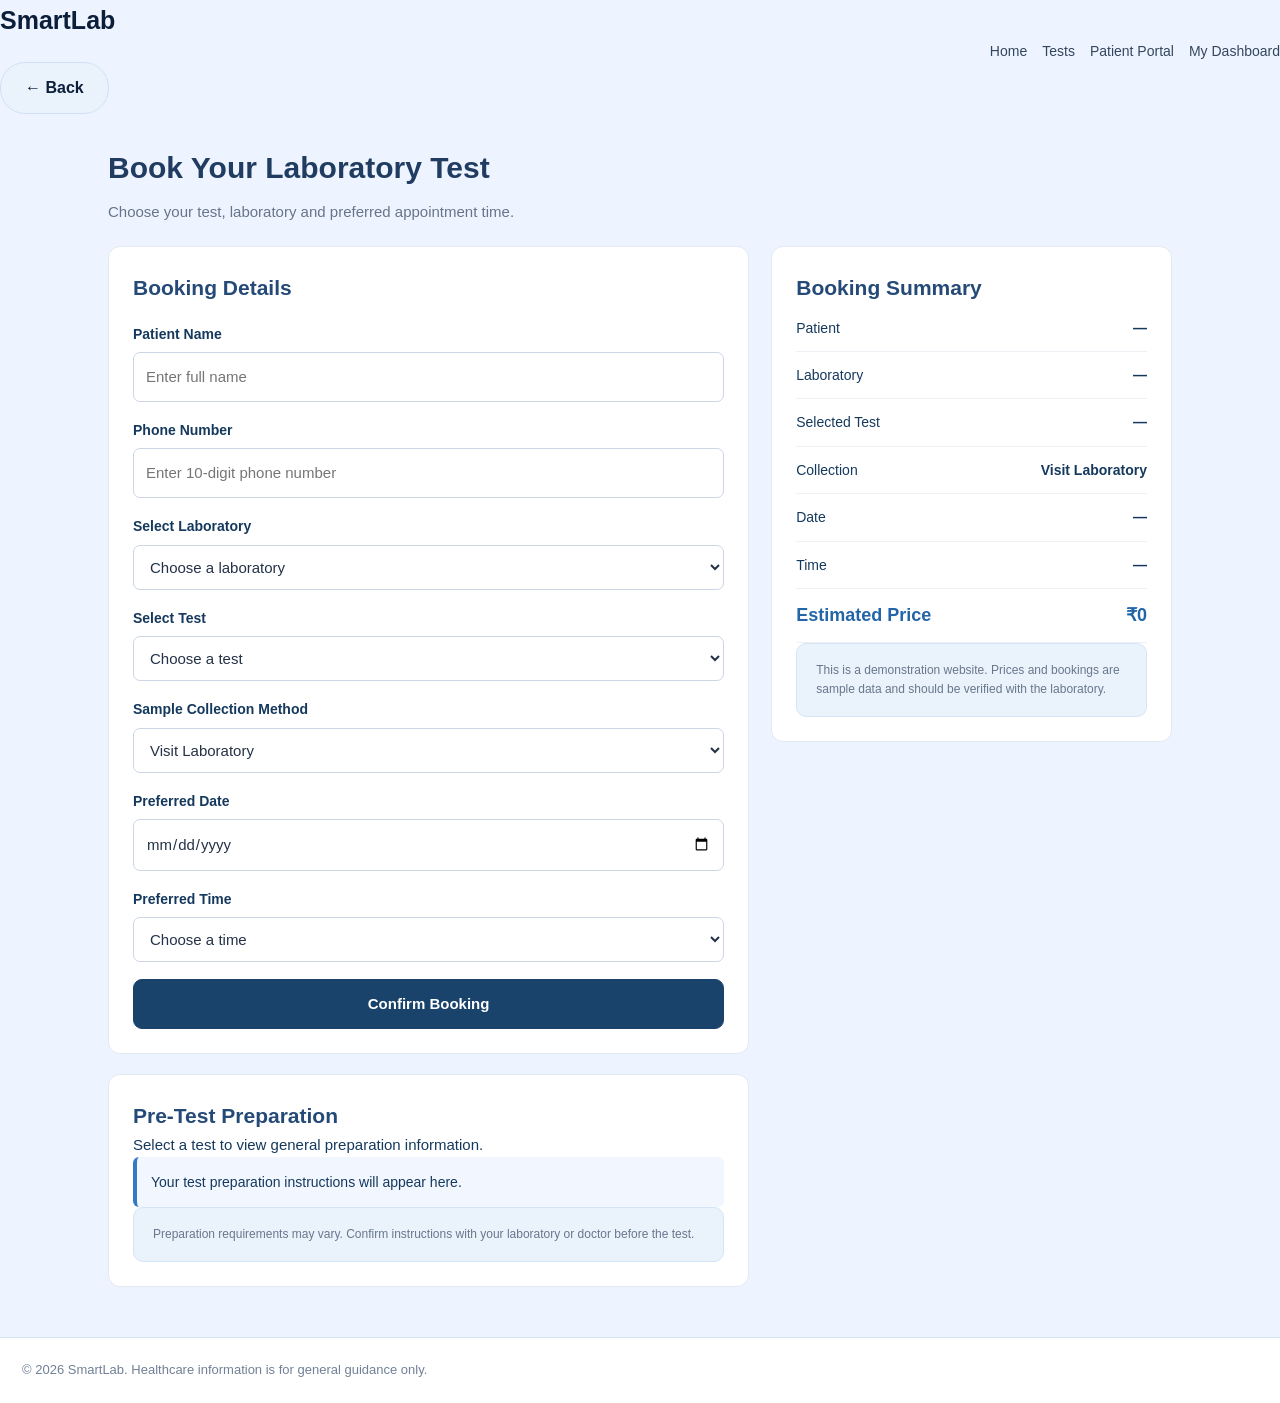
==== booking.html @ 255501b7 "Update booking.html" ====
<!DOCTYPE html>
<html lang="en">
<head>
  <meta charset="UTF-8">
  <meta name="viewport" content="width=device-width, initial-scale=1.0">
  <title>Book a Test | SmartLab</title>
  <link rel="stylesheet" href="dashboard.css">

  <style>
    * {
      box-sizing: border-box;
    }

    body {
      margin: 0;
      font-family: Arial, sans-serif;
      background: #EEF4FF !important;
      color: #243247;
    }

    /* Header: SmartLab left, navigation and Back button right */
   header nav {
  grid-column: 2;
  grid-row: 1 / 3;
  display: flex !important;
  align-items: center;
  justify-content: center !important;
  gap: 15px !important;
  flex-wrap: wrap;
  width: auto !important;
  margin: 0 !important;
}

    header .brand {
      grid-column: 1;
      grid-row: 1 / 3;
      color: #0B1F3A !important;
      margin-right: auto;
    }

    header nav {
      grid-column: 2;
      grid-row: 1;
      display: flex !important;
      align-items: center;
      justify-content: flex-end !important;
      gap: 15px !important;
      flex-wrap: wrap;
      width: auto !important;
      margin: 0 !important;
    }

    header nav .language-select {
      display: none !important;
    }

    header > .back-btn {
      grid-column: 2;
      grid-row: 2;
      justify-self: end;
      display: inline-flex !important;
      align-items: center;
      justify-content: center;
      margin: 0 !important;
      background: #EAF2FC !important;
      color: #0B1F3A !important;
      border: 1px solid #D1E1F5 !important;
      border-radius: 25px;
      padding: 12px 24px;
      cursor: pointer;
      flex-shrink: 0;
    }

    nav {
      display: flex;
      align-items: center;
      gap: 15px;
      flex-wrap: wrap;
    }

    nav a {
      text-decoration: none;
      color: #34465d;
      font-size: 14px;
    }

    select,
    input,
    button {
      font: inherit;
    }

    .language-select {
      padding: 8px;
      border: 1px solid #d6deea;
      border-radius: 7px;
      background: white;
    }

    .page {
      max-width: 1100px;
      margin: 30px auto;
      padding: 0 18px;
    }

    .page-heading {
      margin-bottom: 22px;
    }

    .page-heading h1 {
      margin-bottom: 8px;
      color: #203c61;
    }

    .page-heading p {
      color: #66758a;
      line-height: 1.6;
    }

    /* Existing Book Test layout - unchanged */
    .booking-layout {
      display: grid;
      grid-template-columns: minmax(0, 1.6fr) minmax(260px, 1fr);
      gap: 22px;
      align-items: start;
      width: 100%;
    }

    .booking-layout > section,
    .booking-layout > aside {
      min-width: 0;
    }

    .booking-layout > section .card,
    .booking-layout > aside .card {
      width: 100%;
    }

    .card {
      background: #FFFFFF !important;
      border: 1px solid #e3e9f2;
      border-radius: 12px;
      padding: 24px;
      margin-bottom: 20px;
    }

    .card h2 {
      margin-top: 0;
      color: #254a78;
      font-size: 21px;
    }

    .form-group {
      margin-bottom: 17px;
    }

    .form-group label {
      display: block;
      font-weight: 600;
      margin-bottom: 7px;
      font-size: 14px;
    }

    .form-group input,
    .form-group select {
      width: 100%;
      padding: 12px;
      border: 1px solid #ccd6e4;
      border-radius: 7px;
      background: white;
      color: #243247;
    }

    .form-group input:focus,
    .form-group select:focus {
      outline: 2px solid #b8d5f6;
      border-color: #3479c5;
    }

    .primary-btn {
      width: 100%;
      padding: 13px;
      border: none;
      border-radius: 7px;
      background: #276bb2;
      color: white;
      font-weight: bold;
      cursor: pointer;
    }

    .primary-btn:hover {
      background: #1e558e;
    }

    .summary-row {
      display: flex;
      justify-content: space-between;
      gap: 12px;
      padding: 12px 0;
      border-bottom: 1px solid #edf0f5;
      font-size: 14px;
    }

    .summary-row span:last-child {
      text-align: right;
      font-weight: 600;
      overflow-wrap: anywhere;
    }

    .price-row {
      font-size: 18px;
      color: #2366a8;
      font-weight: bold;
    }

    .preparation-box {
      background: #f2f7ff;
      border-left: 4px solid #3479c5;
      padding: 14px;
      border-radius: 6px;
      line-height: 1.6;
      font-size: 14px;
    }

    .disclaimer {
      color: #68778b;
      font-size: 12px;
      line-height: 1.6;
    }

    footer {
      text-align: center;
      padding: 22px;
      background: white;
      color: #718096;
      font-size: 13px;
      margin-top: 30px;
    }

    .notice {
      display: none;
      margin-top: 14px;
      padding: 12px;
      border-radius: 7px;
      background: #e8f7ed;
      color: #176534;
      line-height: 1.5;
    }

    @media (max-width: 760px) {
      .booking-layout {
        grid-template-columns: minmax(0, 1fr);
      }

      header {
        align-items: start;
      }

      header nav {
        width: auto !important;
      }

      .card {
        padding: 18px;
      }
    }
  </style>
</head>

<body>
<header>
  <div class="brand">SmartLab</div>

  <nav>
    <a href="index.html" data-i18n="home">Home</a>
    <a href="tests.html" data-i18n="tests">Tests</a>
    <a href="patient-dashboard.html" data-i18n="patientPortal">Patient Portal</a>
    <a href="lab-dashboard.html" data-i18n="myDashboard">My Dashboard</a>

    <select id="languageSelect" class="language-select" aria-label="Choose language">
      <option value="en">English</option>
      <option value="mr">मराठी</option>
      <option value="hi">हिन्दी</option>
    </select>
  </nav>

  <button class="back-btn" onclick="history.back()">
    ← Back
  </button>
</header>

<main class="page">
  <div class="page-heading">
    <h1 data-i18n="bookingTitle">Book Your Laboratory Test</h1>
    <p data-i18n="bookingIntro">
      Choose your test, laboratory and preferred appointment time.
    </p>
  </div>

  <div class="booking-layout">
    <section>
      <div class="card">
        <h2 data-i18n="bookingDetails">Booking Details</h2>

        <form id="bookingForm">
          <div class="form-group">
            <label for="patientName" data-i18n="patientName">Patient Name</label>
            <input id="patientName" name="patientName" type="text" required
              data-i18n-placeholder="namePlaceholder" placeholder="Enter full name">
          </div>

          <div class="form-group">
            <label for="phone" data-i18n="phone">Phone Number</label>
            <input id="phone" name="phone" type="tel" inputmode="numeric"
              pattern="[0-9]{10}" maxlength="10" required
              data-i18n-placeholder="phonePlaceholder"
              placeholder="Enter 10-digit phone number">
          </div>

          <div class="form-group">
            <label for="laboratory" data-i18n="laboratory">Select Laboratory</label>
            <select id="laboratory" name="laboratory" required>
              <option value="" data-i18n="chooseLab">Choose a laboratory</option>
              <option value="SmartLab Hinjewadi">SmartLab Hinjewadi</option>
              <option value="SmartLab Wakad">SmartLab Wakad</option>
              <option value="SmartLab Pune">SmartLab Pune</option>
            </select>
          </div>

          <div class="form-group">
            <label for="testSelect" data-i18n="selectTest">Select Test</label>
            <select id="testSelect" name="test" required>
              <option value="" data-i18n="chooseTest">Choose a test</option>
              <option value="Haemogram" data-price="200">Haemogram - ₹200</option>
              <option value="Haemoglobin" data-price="100">Haemoglobin - ₹100</option>
              <option value="ESR" data-price="100">ESR - ₹100</option>
              <option value="PBS for Malarial Parasites" data-price="100">PBS for Malarial Parasites - ₹100</option>
              <option value="Malarial Parasites (Rapid)" data-price="150">Malarial Parasites (Rapid) - ₹150</option>
              <option value="Blood Group & RH" data-price="50">Blood Group & RH - ₹50</option>
              <option value="BT-CT" data-price="100">BT-CT - ₹100</option>
              <option value="HbA1c" data-price="500">Glycosylated Haemoglobin (HbA1c) - ₹500</option>
              <option value="Plasma Prothrombin Time" data-price="200">Plasma Prothrombin Time - ₹200</option>
              <option value="HIV" data-price="300">HIV - ₹300</option>
              <option value="HBsAg" data-price="200">HBsAg - ₹200</option>
              <option value="V.D.R.L." data-price="150">V.D.R.L. - ₹150</option>
              <option value="C-Reactive Protein (CRP)" data-price="400">C-Reactive Protein (CRP) - ₹400</option>
              <option value="Rheumatoid Factor (R.A. Test) Quantitative" data-price="400">Rheumatoid Factor (R.A. Test) Quantitative - ₹400</option>
              <option value="A.S.O. Test Quantitative" data-price="500">A.S.O. Test Quantitative - ₹500</option>
              <option value="Widal Test" data-price="100">Widal Test - ₹100</option>
              <option value="Weil Felix" data-price="300">Weil Felix - ₹300</option>
              <option value="Mantoux Test" data-price="250">Mantoux Test - ₹250</option>
              <option value="Dengue Test" data-price="600">Dengue Test - ₹600</option>
              <option value="BSL (R)" data-price="50">BSL (R) - ₹50</option>
              <option value="BSL & FPP" data-price="100">BSL & FPP - ₹100</option>
              <option value="Blood Urea Level" data-price="200">Blood Urea Level - ₹200</option>
              <option value="Serum Creatinine" data-price="200">Serum Creatinine - ₹200</option>
              <option value="Bilirubin (T,D&I)" data-price="200">Bilirubin (T,D&I) - ₹200</option>
              <option value="S.G.P.T." data-price="200">S.G.P.T. - ₹200</option>
              <option value="S.G.O.T." data-price="200">S.G.O.T. - ₹200</option>
              <option value="Calcium" data-price="200">Calcium - ₹200</option>
              <option value="Cholesterol" data-price="200">Cholesterol - ₹200</option>
              <option value="Total Protein (Albumin Globulin)" data-price="250">Total Protein (Albumin Globulin) - ₹250</option>
              <option value="Alkaline Phosphatase" data-price="200">Alkaline Phosphatase - ₹200</option>
              <option value="Uric Acid" data-price="200">Uric Acid - ₹200</option>
              <option value="Triglycerides" data-price="200">Triglycerides - ₹200</option>
              <option value="Urine Routine" data-price="100">Urine Routine - ₹100</option>
              <option value="Sputum for AFB" data-price="300">Sputum for AFB - ₹300</option>
              <option value="Semen Analysis" data-price="300">Semen Analysis - ₹300</option>
              <option value="Stool Examination" data-price="300">Stool Examination - ₹300</option>
              <option value="Urine Pregnancy" data-price="100">Urine Pregnancy - ₹100</option>
              <option value="Lipid Profile" data-price="500">Lipid Profile - ₹500</option>
              <option value="Renal Profile" data-price="500">Renal Profile - ₹500</option>
              <option value="Liver Function" data-price="600">Liver Function - ₹600</option>
              <option value="S. Electrolytes (Dry)" data-price="600">S. Electrolytes (Dry) - ₹600</option>
              <option value="S. Electrolytes (Wet)" data-price="500">S. Electrolytes (Wet) - ₹500</option>
              <option value="Glucose Tolerance Test (GTT)" data-price="400">Glucose Tolerance Test (GTT) - ₹400</option>
              <option value="Glucose Challenge Test (GCT)" data-price="200">Glucose Challenge Test (GCT) - ₹200</option>
              <option value="CK-MB" data-price="500">CK-MB - ₹500</option>
              <option value="CPK" data-price="500">CPK - ₹500</option>
              <option value="Chikungunya" data-price="600">Chikungunya - ₹600</option>
              <option value="Trop T" data-price="1200">Trop T - ₹1200</option>
            </select>
          </div>

          <div class="form-group">
            <label for="collectionMethod" data-i18n="collectionMethod">Sample Collection Method</label>
            <select id="collectionMethod" name="collectionMethod" required>
              <option value="Laboratory" data-i18n="atLab">Visit Laboratory</option>
              <option value="Home Collection" data-i18n="homeCollection">Home Sample Collection</option>
            </select>
          </div>

          <div class="form-group" id="addressGroup" hidden>
            <label for="address" data-i18n="homeAddress">Home Address</label>
            <input id="address" name="address" type="text"
              data-i18n-placeholder="addressPlaceholder"
              placeholder="Enter your complete address">
          </div>

          <div class="form-group">
            <label for="bookingDate" data-i18n="date">Preferred Date</label>
            <input id="bookingDate" name="bookingDate" type="date" required>
          </div>

          <div class="form-group">
            <label for="bookingTime" data-i18n="time">Preferred Time</label>
            <select id="bookingTime" name="bookingTime" required>
              <option value="" data-i18n="chooseTime">Choose a time</option>
              <option>08:00 AM</option>
              <option>09:00 AM</option>
              <option>10:00 AM</option>
              <option>11:00 AM</option>
              <option>12:00 PM</option>
              <option>02:00 PM</option>
              <option>03:00 PM</option>
              <option>04:00 PM</option>
              <option>05:00 PM</option>
            </select>
          </div>

          <button class="primary-btn" type="submit" data-i18n="confirmBooking">
            Confirm Booking
          </button>

          <div id="successNotice" class="notice" role="status"></div>
        </form>
      </div>

      <div class="card">
        <h2 data-i18n="preparationTitle">Pre-Test Preparation</h2>
        <p data-i18n="preparationIntro">
          Select a test to view general preparation information.
        </p>
        <div id="preparationText" class="preparation-box">
          Your test preparation instructions will appear here.
        </div>
        <p class="disclaimer" data-i18n="medicalDisclaimer">
          Preparation requirements may vary. Confirm instructions with your laboratory or doctor before the test.
        </p>
      </div>
    </section>

    <aside>
      <div class="card">
        <h2 data-i18n="summaryTitle">Booking Summary</h2>

        <div class="summary-row">
          <span data-i18n="summaryPatient">Patient</span>
          <span id="summaryPatient">—</span>
        </div>

        <div class="summary-row">
          <span data-i18n="summaryLab">Laboratory</span>
          <span id="summaryLab">—</span>
        </div>

        <div class="summary-row">
          <span data-i18n="summaryTest">Selected Test</span>
          <span id="summaryTest">—</span>
        </div>

        <div class="summary-row">
          <span data-i18n="summaryCollection">Collection</span>
          <span id="summaryCollection">Visit Laboratory</span>
        </div>

        <div class="summary-row">
          <span data-i18n="summaryDate">Date</span>
          <span id="summaryDate">—</span>
        </div>

        <div class="summary-row">
          <span data-i18n="summaryTime">Time</span>
          <span id="summaryTime">—</span>
        </div>

        <div class="summary-row price-row">
          <span data-i18n="estimatedPrice">Estimated Price</span>
          <span id="summaryPrice">₹0</span>
        </div>

        <p class="disclaimer" data-i18n="priceDisclaimer">
          This is a demonstration website. Prices and bookings are sample data and should be verified with the laboratory.
        </p>
      </div>
    </aside>
  </div>
</main>

<footer data-i18n="footerText">
  © 2026 SmartLab. Healthcare information is for general guidance only.
</footer>

<script>
const translations = {
  en: {
    home:"Home", tests:"Tests", patientPortal:"Patient Portal",
    myDashboard:"My Dashboard", back:"Back",
    bookingTitle:"Book Your Laboratory Test",
    bookingIntro:"Choose your test, laboratory and preferred appointment time.",
    bookingDetails:"Booking Details", patientName:"Patient Name",
    namePlaceholder:"Enter full name", phone:"Phone Number",
    phonePlaceholder:"Enter 10-digit phone number",
    laboratory:"Select Laboratory", chooseLab:"Choose a laboratory",
    selectTest:"Select Test", chooseTest:"Choose a test",
    collectionMethod:"Sample Collection Method", atLab:"Visit Laboratory",
    homeCollection:"Home Sample Collection", homeAddress:"Home Address",
    addressPlaceholder:"Enter your complete address",
    date:"Preferred Date", time:"Preferred Time", chooseTime:"Choose a time",
    confirmBooking:"Confirm Booking", preparationTitle:"Pre-Test Preparation",
    preparationIntro:"Select a test to view general preparation information.",
    preparationDefault:"Your test preparation instructions will appear here.",
    medicalDisclaimer:"Preparation requirements may vary. Confirm instructions with your laboratory or doctor before the test.",
    summaryTitle:"Booking Summary", summaryPatient:"Patient",
    summaryLab:"Laboratory", summaryTest:"Selected Test",
    summaryCollection:"Collection", summaryDate:"Date", summaryTime:"Time",
    estimatedPrice:"Estimated Price",
    priceDisclaimer:"This is a demonstration website. Prices and bookings are sample data and should be verified with the laboratory.",
    footerText:"© 2026 SmartLab. Healthcare information is for general guidance only.",
    success:"Demo booking saved successfully. This is not a real laboratory appointment.",
    fillFields:"Please complete all required fields.",
    noPreparation:"Follow the instructions given by your laboratory. Preparation depends on the test and your medical condition."
  },
  mr: {
    home:"मुख्यपृष्ठ", tests:"चाचण्या", patientPortal:"रुग्ण पोर्टल",
    myDashboard:"माझे डॅशबोर्ड", back:"मागे",
    bookingTitle:"तुमची लॅब चाचणी बुक करा",
    bookingIntro:"चाचणी, प्रयोगशाळा आणि सोयीची वेळ निवडा.",
    bookingDetails:"बुकिंगची माहिती", patientName:"रुग्णाचे नाव",
    namePlaceholder:"पूर्ण नाव लिहा", phone:"मोबाइल नंबर",
    phonePlaceholder:"१० अंकी मोबाइल नंबर लिहा",
    laboratory:"प्रयोगशाळा निवडा", chooseLab:"प्रयोगशाळा निवडा",
    selectTest:"चाचणी निवडा", chooseTest:"चाचणी निवडा",
    collectionMethod:"नमुना गोळा करण्याची पद्धत", atLab:"प्रयोगशाळेत जा",
    homeCollection:"घरी नमुना संकलन", homeAddress:"घराचा पत्ता",
    addressPlaceholder:"संपूर्ण पत्ता लिहा",
    date:"पसंतीची तारीख", time:"पसंतीची वेळ", chooseTime:"वेळ निवडा",
    confirmBooking:"बुकिंग निश्चित करा", preparationTitle:"चाचणीपूर्व तयारी",
    preparationIntro:"तयारीची सामान्य माहिती पाहण्यासाठी चाचणी निवडा.",
    preparationDefault:"चाचणीच्या तयारीची माहिती येथे दिसेल.",
    medicalDisclaimer:"तयारीचे नियम वेगवेगळे असू शकतात. चाचणीपूर्वी प्रयोगशाळा किंवा डॉक्टरांकडून सूचना निश्चित करा.",
    summaryTitle:"बुकिंगचा तपशील", summaryPatient:"रुग्ण",
    summaryLab:"प्रयोगशाळा", summaryTest:"निवडलेली चाचणी",
    summaryCollection:"संकलन", summaryDate:"तारीख", summaryTime:"वेळ",
    estimatedPrice:"अंदाजे किंमत",
    priceDisclaimer:"ही प्रात्यक्षिक वेबसाइट आहे. किंमती आणि बुकिंग नमुना माहिती आहे. प्रयोगशाळेकडून खात्री करा.",
    footerText:"© 2026 SmartLab. आरोग्यविषयक माहिती सामान्य मार्गदर्शनासाठी आहे.",
    success:"डेमो बुकिंग सेव्ह झाले. ही खरी प्रयोगशाळेतील अपॉइंटमेंट नाही.",
    fillFields:"कृपया आवश्यक सर्व माहिती भरा.",
    noPreparation:"प्रयोगशाळेने दिलेल्या सूचनांचे पालन करा. तयारी चाचणी आणि आरोग्यस्थितीनुसार बदलू शकते."
  },
  hi: {
    home:"होम", tests:"जाँचें", patientPortal:"रोगी पोर्टल",
    myDashboard:"मेरा डैशबोर्ड", back:"वापस",
    bookingTitle:"अपनी लैब जाँच बुक करें",
    bookingIntro:"जाँच, प्रयोगशाला और सुविधाजनक समय चुनें।",
    bookingDetails:"बुकिंग की जानकारी", patientName:"रोगी का नाम",
    namePlaceholder:"पूरा नाम दर्ज करें", phone:"मोबाइल नंबर",
    phonePlaceholder:"10 अंकों का मोबाइल नंबर दर्ज करें",
    laboratory:"प्रयोगशाला चुनें", chooseLab:"प्रयोगशाला चुनें",
    selectTest:"जाँच चुनें", chooseTest:"जाँच चुनें",
    collectionMethod:"नमूना लेने का तरीका", atLab:"प्रयोगशाला जाएँ",
    homeCollection:"घर से नमूना संग्रह", homeAddress:"घर का पता",
    addressPlaceholder:"पूरा पता दर्ज करें",
    date:"पसंदीदा तारीख", time:"पसंदीदा समय", chooseTime:"समय चुनें",
    confirmBooking:"बुकिंग की पुष्टि करें", preparationTitle:"जाँच से पहले की तैयारी",
    preparationIntro:"तैयारी की सामान्य जानकारी देखने के लिए जाँच चुनें।",
    preparationDefault:"जाँच की तैयारी की जानकारी यहाँ दिखाई देगी।",
    medicalDisclaimer:"तैयारी के नियम अलग हो सकते हैं। जाँच से पहले प्रयोगशाला या डॉक्टर से निर्देश की पुष्टि करें।",
    summaryTitle:"बुकिंग का सारांश", summaryPatient:"रोगी",
    summaryLab:"प्रयोगशाला", summaryTest:"चुनी गई जाँच",
    summaryCollection:"नमूना संग्रह", summaryDate:"तारीख", summaryTime:"समय",
    estimatedPrice:"अनुमानित कीमत",
    priceDisclaimer:"यह एक डेमो वेबसाइट है। कीमतें और बुकिंग नमूना जानकारी हैं। प्रयोगशाला से पुष्टि करें।",
    footerText:"© 2026 SmartLab. स्वास्थ्य जानकारी केवल सामान्य मार्गदर्शन के लिए है।",
    success:"डेमो बुकिंग सेव हो गई। यह वास्तविक लैब अपॉइंटमेंट नहीं है।",
    fillFields:"कृपया सभी आवश्यक जानकारी भरें।",
    noPreparation:"प्रयोगशाला के निर्देशों का पालन करें। तैयारी जाँच और स्वास्थ्य स्थिति पर निर्भर करती है।"
  }
};

const preparation = {
  "Haemogram":"Usually no fasting is required. Follow any specific instructions from your laboratory.",
  "Haemoglobin":"Fasting is usually not required. Follow laboratory instructions.",
  "ESR":"Usually no special preparation is required.",
  "PBS for Malarial Parasites":"Usually no fasting is required. Tell the healthcare professional about medicines you take.",
  "Malarial Parasites (Rapid)":"Usually no fasting is required. Follow the laboratory's instructions.",
  "Blood Group & RH":"Usually no fasting is required.",
  "BT-CT":"Tell the laboratory about medicines, especially blood thinners, before the test.",
  "HbA1c":"Fasting is usually not required. Follow your doctor's instructions.",
  "Plasma Prothrombin Time":"Tell the laboratory about blood-thinning medicines. Do not stop medicines without medical advice.",
  "HIV":"Follow the laboratory's instructions. Ask staff if you have questions about the test.",
  "HBsAg":"Usually no fasting is required. Follow laboratory instructions.",
  "V.D.R.L.":"Usually no fasting is required unless your doctor advises otherwise.",
  "C-Reactive Protein (CRP)":"Usually no fasting is required. Follow your laboratory's instructions.",
  "Rheumatoid Factor (R.A. Test) Quantitative":"Usually no fasting is required unless instructed by your doctor.",
  "A.S.O. Test Quantitative":"Usually no fasting is required unless instructed by your doctor.",
  "Widal Test":"Follow your doctor's and laboratory's instructions.",
  "Weil Felix":"Follow the laboratory's instructions. Fasting is not always required.",
  "Mantoux Test":"Tell the healthcare professional about previous TB testing and relevant medical history.",
  "Dengue Test":"Usually no fasting is required. Follow medical advice.",
  "BSL (R)":"This is generally a random blood sugar test. Follow your doctor's instructions.",
  "BSL & FPP":"FPP may require a specific meal and timing schedule. Confirm exact instructions with the laboratory.",
  "Blood Urea Level":"Fasting may depend on other tests being done. Follow laboratory instructions.",
  "Serum Creatinine":"Tell your doctor about medicines and supplements. Follow any dietary instructions provided.",
  "Bilirubin (T,D&I)":"Follow laboratory instructions. Fasting may be requested in some situations.",
  "S.G.P.T.":"Follow any fasting or medicine instructions provided by your doctor.",
  "S.G.O.T.":"Follow any fasting or medicine instructions provided by your doctor.",
  "Calcium":"Tell your doctor about supplements and medicines. Follow laboratory instructions.",
  "Cholesterol":"Fasting requirements depend on the test ordered. Confirm with the laboratory.",
  "Total Protein (Albumin Globulin)":"Usually no special preparation is required unless instructed.",
  "Alkaline Phosphatase":"Follow the laboratory's instructions; fasting may be requested.",
  "Uric Acid":"Follow any dietary and medicine instructions from your doctor.",
  "Triglycerides":"Fasting may be required. Confirm the duration with your laboratory.",
  "Urine Routine":"Collect the urine sample in the sterile container provided and follow collection instructions.",
  "Sputum for AFB":"Follow the laboratory's sputum collection instructions. A deep-cough sample may be requested.",
  "Semen Analysis":"Follow the laboratory's instructions about abstinence duration and sample collection.",
  "Stool Examination":"Collect the sample in the container provided and avoid contamination with urine or water.",
  "Urine Pregnancy":"Follow instructions for urine collection. First-morning urine may be preferred in some cases.",
  "Lipid Profile":"Fasting requirements vary. Ask the laboratory whether fasting is needed and for how long.",
  "Renal Profile":"Follow laboratory instructions. Fasting may depend on the tests included.",
  "Liver Function":"Follow any fasting and medicine instructions provided by your doctor.",
  "S. Electrolytes (Dry)":"Usually no special preparation is required unless the laboratory advises otherwise.",
  "S. Electrolytes (Wet)":"Usually no special preparation is required unless the laboratory advises otherwise.",
  "Glucose Tolerance Test (GTT)":"Requires specific preparation and timed blood samples. Contact the laboratory before your appointment.",
  "Glucose Challenge Test (GCT)":"Follow your doctor's instructions about food, timing and sample collection.",
  "CK-MB":"Tell your doctor about medicines and recent strenuous exercise.",
  "CPK":"Avoid strenuous exercise before the test if advised by your healthcare professional.",
  "Chikungunya":"Usually no fasting is required. Follow your doctor's instructions.",
  "Trop T":"Usually no fasting is required. If a heart emergency is suspected, seek urgent medical care rather than delaying for preparation."
};

const languageSelect = document.getElementById("languageSelect");

function applyBookingLanguage(language) {
  const lang = translations[language] ? language : "en";
  document.documentElement.lang = lang;
  localStorage.setItem("smartlab-language", lang);
  languageSelect.value = lang;

  document.querySelectorAll("[data-i18n]").forEach(element => {
    const key = element.dataset.i18n;
    if (translations[lang][key]) {
      element.textContent = translations[lang][key];
    }
  });

  document.querySelectorAll("[data-i18n-placeholder]").forEach(element => {
    const key = element.dataset.i18nPlaceholder;
    if (translations[lang][key]) {
      element.placeholder = translations[lang][key];
    }
  });

  updatePreparation();
}

function updatePreparation() {
  const lang = languageSelect.value;
  const test = document.getElementById("testSelect").value;
  const output = document.getElementById("preparationText");

  if (!test) {
    output.textContent = translations[lang].preparationDefault;
    return;
  }

  output.textContent = preparation[test] || translations[lang].noPreparation;
}

const form = document.getElementById("bookingForm");
const patientName = document.getElementById("patientName");
const laboratory = document.getElementById("laboratory");
const testSelect = document.getElementById("testSelect");
const collectionMethod = document.getElementById("collectionMethod");
const address = document.getElementById("address");
const addressGroup = document.getElementById("addressGroup");
const bookingDate = document.getElementById("bookingDate");
const bookingTime = document.getElementById("bookingTime");

const today = new Date();
const localToday = new Date(today.getTime() - today.getTimezoneOffset() * 60000)
  .toISOString().split("T")[0];

bookingDate.min = localToday;

function updateSummary() {
  const selectedTest = testSelect.options[testSelect.selectedIndex];
  const price = selectedTest ? Number(selectedTest.dataset.price || 0) : 0;
  const lang = languageSelect.value;

  document.getElementById("summaryPatient").textContent = patientName.value || "—";
  document.getElementById("summaryLab").textContent = laboratory.value || "—";
  document.getElementById("summaryTest").textContent = testSelect.value || "—";

  document.getElementById("summaryCollection").textContent =
    collectionMethod.value === "Home Collection"
      ? translations[lang].homeCollection
      : translations[lang].atLab;

  document.getElementById("summaryDate").textContent = bookingDate.value || "—";
  document.getElementById("summaryTime").textContent = bookingTime.value || "—";
  document.getElementById("summaryPrice").textContent = "₹" + price;
}

function updateAddressVisibility() {
  const homeCollection = collectionMethod.value === "Home Collection";

  addressGroup.hidden = !homeCollection;
  address.required = homeCollection;

  updateSummary();
}

[
  patientName,
  laboratory,
  testSelect,
  collectionMethod,
  bookingDate,
  bookingTime
].forEach(element => {
  element.addEventListener("input", updateSummary);
  element.addEventListener("change", updateSummary);
});

testSelect.addEventListener("change", updatePreparation);
collectionMethod.addEventListener("change", updateAddressVisibility);

languageSelect.addEventListener("change", () => {
  applyBookingLanguage(languageSelect.value);
  updateSummary();
});

form.addEventListener("submit", event => {
  event.preventDefault();

  const lang = languageSelect.value;

  if (!form.checkValidity()) {
    form.reportValidity();
    return;
  }

  const selectedTest = testSelect.options[testSelect.selectedIndex];

  const booking = {
    id: "SL" + Date.now(),
    patientName: patientName.value.trim(),
    phone: document.getElementById("phone").value.trim(),
    laboratory: laboratory.value,
    test: testSelect.value,
    price: Number(selectedTest.dataset.price || 0),
    collectionMethod: collectionMethod.value,
    address: address.value.trim(),
    date: bookingDate.value,
    time: bookingTime.value,
    status: "Pending",
    createdAt: new Date().toISOString()
  };

  // Demo data is stored only in this browser.
  const bookings = JSON.parse(
    localStorage.getItem("smartLabBookings") || "[]"
  );

  bookings.push(booking);

  localStorage.setItem(
    "smartLabBookings",
    JSON.stringify(bookings)
  );

  const notifications = JSON.parse(
    localStorage.getItem("smartLabNotifications") || "[]"
  );

  notifications.push({
    message: "New demo booking: " + booking.test,
    bookingId: booking.id,
    createdAt: booking.createdAt
  });

  localStorage.setItem(
    "smartLabNotifications",
    JSON.stringify(notifications)
  );

  const notice = document.getElementById("successNotice");

  notice.textContent =
    translations[lang].success + " Booking ID: " + booking.id;

  notice.style.display = "block";

  updateSummary();
});

// Support URLs such as booking.html?test=HbA1c
const params = new URLSearchParams(window.location.search);
const requestedTest = params.get("test");

if (requestedTest) {
  const matchingOption = Array.from(testSelect.options)
    .find(option =>
      option.value.toLowerCase() === requestedTest.toLowerCase()
    );

  if (matchingOption) {
    testSelect.value = matchingOption.value;
  }
}

const savedLanguage =
  localStorage.getItem("smartlab-language") || "en";

applyBookingLanguage(savedLanguage);
updateAddressVisibility();
updatePreparation();
updateSummary();
</script>
</body>
</html>
---- dashboard.css ----
/* SmartLab Dashboard - Dark Blue Theme */

:root {
  --primary: #19436B;
  --primary-dark: #102F50;
  --primary-light: #EAF2FC;
  --text: #15395D;
  --muted: #647B94;
  --border: #D5E2F2;
  --background: #EFF5FF;
  --white: #FFFFFF;
  --green: #15803D;
  --green-bg: #DCFCE7;
  --orange: #B45309;
  --orange-bg: #FEF3C7;

  --smartlab-navy: #19436B;
  --smartlab-light: #EFF5FF;
  --smartlab-soft-blue: #D9E8FA;
  --smartlab-white: #FFFFFF;
  --smartlab-border: #D5E2F2;
  --smartlab-text: #15395D;
}

* {
  box-sizing: border-box;
  margin: 0;
  padding: 0;
}

body {
  font-family: Arial, Helvetica, sans-serif;
  background: var(--background) !important;
  color: var(--text) !important;
  line-height: 1.6;
  font-size: 15px;
}

a {
  color: inherit;
  text-decoration: none;
}

button,
input,
textarea,
select {
  font: inherit;
}

button,
.primary-btn,
.outline-btn,
.small-btn {
  cursor: pointer;
  transition: 0.2s ease;
}

/* Header */

.topbar {
  background: var(--white) !important;
  min-height: 76px;
  padding: 16px 5%;
  display: flex;
  align-items: center;
  justify-content: space-between;
  gap: 24px;
  border-bottom: 1px solid var(--border);
}

.brand {
  color: var(--smartlab-navy) !important;
  font-size: 25px;
  font-weight: 800;
  white-space: nowrap;
}

.brand span {
  display: inline-flex;
  width: 31px;
  height: 31px;
  align-items: center;
  justify-content: center;
  color: white;
  background: var(--smartlab-navy);
  border-radius: 9px;
  margin-right: 5px;
}

.topbar nav {
  display: flex;
  gap: 28px;
  align-items: center;
}

.topbar nav a {
  color: var(--text) !important;
  font-weight: 600;
}

.topbar nav a:hover,
.text-link:hover,
footer a:hover {
  color: var(--primary-dark) !important;
}

.outline-btn {
  background: white;
  color: var(--primary);
  border: 1px solid #BFDBFE;
  border-radius: 8px;
  padding: 10px 16px;
  font-weight: 700;
}

.outline-btn:hover {
  background: var(--primary-light);
}

/* Main page */

.page {
  width: min(1200px, 92%);
  margin: 34px auto 50px;
}

.welcome {
  display: flex;
  align-items: center;
  justify-content: space-between;
  gap: 24px;
  margin-bottom: 28px;
}

.eyebrow {
  color: var(--primary) !important;
  font-size: 12px;
  letter-spacing: 1.5px;
  font-weight: 800;
  margin-bottom: 7px;
}

.welcome h1 {
  color: var(--smartlab-navy) !important;
  font-size: clamp(25px, 3vw, 34px);
  line-height: 1.25;
  margin-bottom: 9px;
  letter-spacing: -0.6px;
}

.welcome p:not(.eyebrow) {
  color: var(--muted);
}

/* Buttons */

.primary-btn,
button.primary-btn {
  display: inline-flex;
  align-items: center;
  justify-content: center;
  gap: 8px;
  border: 1px solid var(--primary);
  background: var(--primary) !important;
  color: white !important;
  border-radius: 9px;
  padding: 12px 19px;
  font-weight: 700;
  white-space: nowrap;
}

.primary-btn:hover {
  background: var(--primary-dark) !important;
  border-color: var(--primary-dark) !important;
  transform: translateY(-1px);
}

/* Statistics */

.stats {
  display: grid;
  grid-template-columns: repeat(3, minmax(0, 1fr));
  gap: 20px;
  margin-bottom: 25px;
}

.stat-card,
.panel {
  background: var(--white) !important;
  border: 1px solid var(--border);
  border-radius: 14px;
  box-shadow: 0 3px 12px rgba(15, 23, 42, 0.025);
}

.stat-card {
  padding: 22px;
  position: relative;
}

.stat-icon {
  width: 42px;
  height: 42px;
  display: flex;
  justify-content: center;
  align-items: center;
  border-radius: 11px;
  color: var(--primary) !important;
  background: var(--primary-light);
  font-size: 22px;
  margin-bottom: 15px;
}

.stat-card p {
  color: var(--muted);
  font-weight: 600;
  font-size: 14px;
}

.stat-card h2 {
  color: var(--smartlab-navy) !important;
  font-size: 30px;
  margin: 3px 0;
}

.stat-card small {
  color: var(--muted);
  font-size: 12px;
}

/* Panels and headings */

.panel {
  padding: 25px;
  margin-bottom: 25px;
  min-width: 0;
}

.section-heading {
  display: flex;
  justify-content: space-between;
  align-items: center;
  gap: 18px;
  margin-bottom: 21px;
}

.section-heading h2,
.panel h2 {
  color: var(--smartlab-navy) !important;
  font-size: 19px;
  margin-bottom: 4px;
}

.section-heading p,
.panel > p {
  color: var(--muted);
  font-size: 13px;
}

.text-link {
  color: var(--primary) !important;
  font-size: 13px;
  font-weight: 700;
  white-space: nowrap;
}

/* Table */

.table-wrap {
  width: 100%;
  overflow-x: auto;
}

table {
  border-collapse: collapse;
  width: 100%;
  min-width: 650px;
  text-align: left;
}

thead {
  background: #EAF2FC;
}

th {
  color: var(--smartlab-navy);
  font-size: 12px;
  font-weight: 700;
  text-transform: uppercase;
  letter-spacing: 0.4px;
}

th,
td {
  padding: 15px 12px;
  border-bottom: 1px solid #E2EAF4;
}

td {
  font-size: 13px;
  color: #475569;
}

td:first-child {
  color: var(--text);
  font-weight: 700;
}

tbody tr:last-child td {
  border-bottom: 0;
}

/* Status labels */

.status {
  display: inline-block;
  padding: 5px 10px;
  border-radius: 30px;
  font-size: 11px;
  font-weight: 700;
  white-space: nowrap;
}

.status-progress {
  background: var(--orange-bg);
  color: var(--orange);
}

.status-ready {
  background: var(--green-bg);
  color: var(--green);
}

/* Reports and columns */

.two-columns {
  display: grid;
  grid-template-columns: repeat(2, minmax(0, 1fr));
  align-items: start;
  gap: 24px;
}

.two-columns .panel {
  height: 100%;
}

.report-item {
  display: flex;
  align-items: center;
  gap: 13px;
  padding: 17px 0 12px;
  border-bottom: 1px solid var(--border);
}

.file-icon {
  width: 44px;
  height: 48px;
  display: flex;
  align-items: center;
  justify-content: center;
  border-radius: 8px;
  background: #FEE2E2;
  color: #B91C1C;
  font-size: 12px;
  font-weight: 800;
  flex-shrink: 0;
}

.report-info {
  display: flex;
  flex-direction: column;
  flex: 1;
  min-width: 0;
}

.report-info strong {
  color: var(--text);
  font-size: 13px;
  overflow-wrap: anywhere;
}

.report-info small {
  color: var(--muted);
  font-size: 11px;
}

/* Small buttons */

.small-btn {
  border: 1px solid #C6D9EF;
  border-radius: 7px;
  background: var(--primary-light);
  color: var(--primary) !important;
  padding: 8px 10px;
  font-size: 12px;
  font-weight: 700;
}

.small-btn:hover {
  background: var(--smartlab-soft-blue);
}

.note {
  margin-top: 14px;
  font-size: 11px !important;
}

/* Forms */

form {
  margin-top: 18px;
}

label {
  display: block;
  margin: 13px 0 6px;
  font-size: 13px;
  font-weight: 700;
  color: var(--text);
}

input,
textarea,
select {
  width: 100%;
  border: 1px solid var(--border);
  border-radius: 8px;
  padding: 11px 12px;
  background: white;
  color: var(--text);
  outline: none;
}

input:focus,
textarea:focus,
select:focus {
  border-color: var(--primary);
  box-shadow: 0 0 0 3px rgba(25, 67, 107, 0.12);
}

textarea {
  resize: vertical;
  min-height: 75px;
}

.full-btn {
  width: 100%;
  margin-top: 18px;
}

.form-message {
  margin-top: 12px;
  font-size: 13px;
  color: var(--green);
}

/* Quick action cards */

.action-grid {
  display: grid;
  grid-template-columns: repeat(3, minmax(0, 1fr));
  gap: 16px;
  margin-top: 19px;
}

.action-card {
  display: flex;
  flex-direction: column;
  align-items: flex-start;
  gap: 6px;
  padding: 20px;
  border: 1px solid var(--border);
  border-radius: 11px;
  background: white !important;
  color: var(--text);
  transition: 0.2s ease;
}

.action-card:hover {
  border-color: #93B8E0;
  background: #F6FAFF !important;
  transform: translateY(-2px);
}

.action-card > span {
  color: var(--primary);
  background: var(--primary-light);
  width: 37px;
  height: 37px;
  display: flex;
  align-items: center;
  justify-content: center;
  border-radius: 9px;
  font-size: 20px;
  margin-bottom: 5px;
}

.action-card strong {
  color: var(--smartlab-navy);
  font-size: 14px;
}

.action-card small {
  color: var(--muted);
  font-size: 12px;
}

/* Disclaimer */

.disclaimer {
  padding: 17px 19px;
  background: var(--primary-light);
  border: 1px solid #D5E5F8;
  color: #475569;
  border-radius: 10px;
  font-size: 12px;
}

/* Footer */

footer {
  display: flex;
  justify-content: space-between;
  align-items: center;
  gap: 15px;
  padding: 22px 5%;
  background: white;
  border-top: 1px solid var(--border);
  color: var(--muted);
  font-size: 12px;
}

footer a {
  color: var(--primary) !important;
  font-weight: 700;
}

/* Back button - existing design preserved */

.back-btn {
  background: #EAF2FC !important;
  color: #15395D !important;
  border: 1px solid #D2E1F5 !important;
  border-radius: 28px;
  padding: 14px 22px;
  font-size: 16px;
  font-weight: 600;
  cursor: pointer;
  display: inline-flex;
  align-items: center;
  justify-content: center;
  gap: 6px;
  white-space: nowrap;
  text-decoration: none;
  transition: background-color 0.2s ease;
}

.back-btn:hover {
  background: #D9E8FA !important;
}

/* SmartLab booking notifications */

#patientNotifications {
  display: grid;
  gap: 12px;
  margin-top: 16px;
}

.notification-item {
  padding: 14px 16px;
  border: 1px solid #D6E3F5;
  border-left: 4px solid #19436B;
  border-radius: 8px;
  background: #F5F8FD;
}

.notification-item p {
  margin: 0 0 6px;
  color: #24456B;
}

.notification-item small {
  color: var(--muted);
  font-size: 12px;
}

/* Responsive design - preserved */

@media (max-width: 850px) {
  .topbar {
    flex-wrap: wrap;
  }

  .topbar nav {
    order: 3;
    width: 100%;
    justify-content: center;
    gap: 20px;
    flex-wrap: wrap;
  }

  .stats {
    gap: 12px;
  }

  .stat-card {
    padding: 17px;
  }

  .two-columns {
    grid-template-columns: 1fr;
  }
}

@media (max-width: 560px) {
  .page {
    width: 94%;
    margin-top: 24px;
  }

  .topbar {
    padding: 14px 4%;
    gap: 14px;
  }

  .brand {
    font-size: 22px;
  }

  .topbar nav {
    gap: 15px;
    font-size: 13px;
  }

  .welcome {
    align-items: flex-start;
    flex-direction: column;
  }

  .welcome .primary-btn {
    width: 100%;
  }

  .stats {
    grid-template-columns: 1fr;
  }

  .stat-card {
    display: grid;
    grid-template-columns: 45px 1fr;
    column-gap: 12px;
    align-items: center;
  }

  .stat-icon {
    grid-row: span 3;
    margin-bottom: 0;
  }

  .stat-card h2 {
    font-size: 25px;
  }

  .panel {
    padding: 17px;
  }

  .section-heading {
    align-items: flex-start;
    flex-direction: column;
  }

  .action-grid {
    grid-template-columns: 1fr;
  }

  .report-item {
    flex-wrap: wrap;
  }

  footer {
    flex-direction: column;
    text-align: center;
  }
}
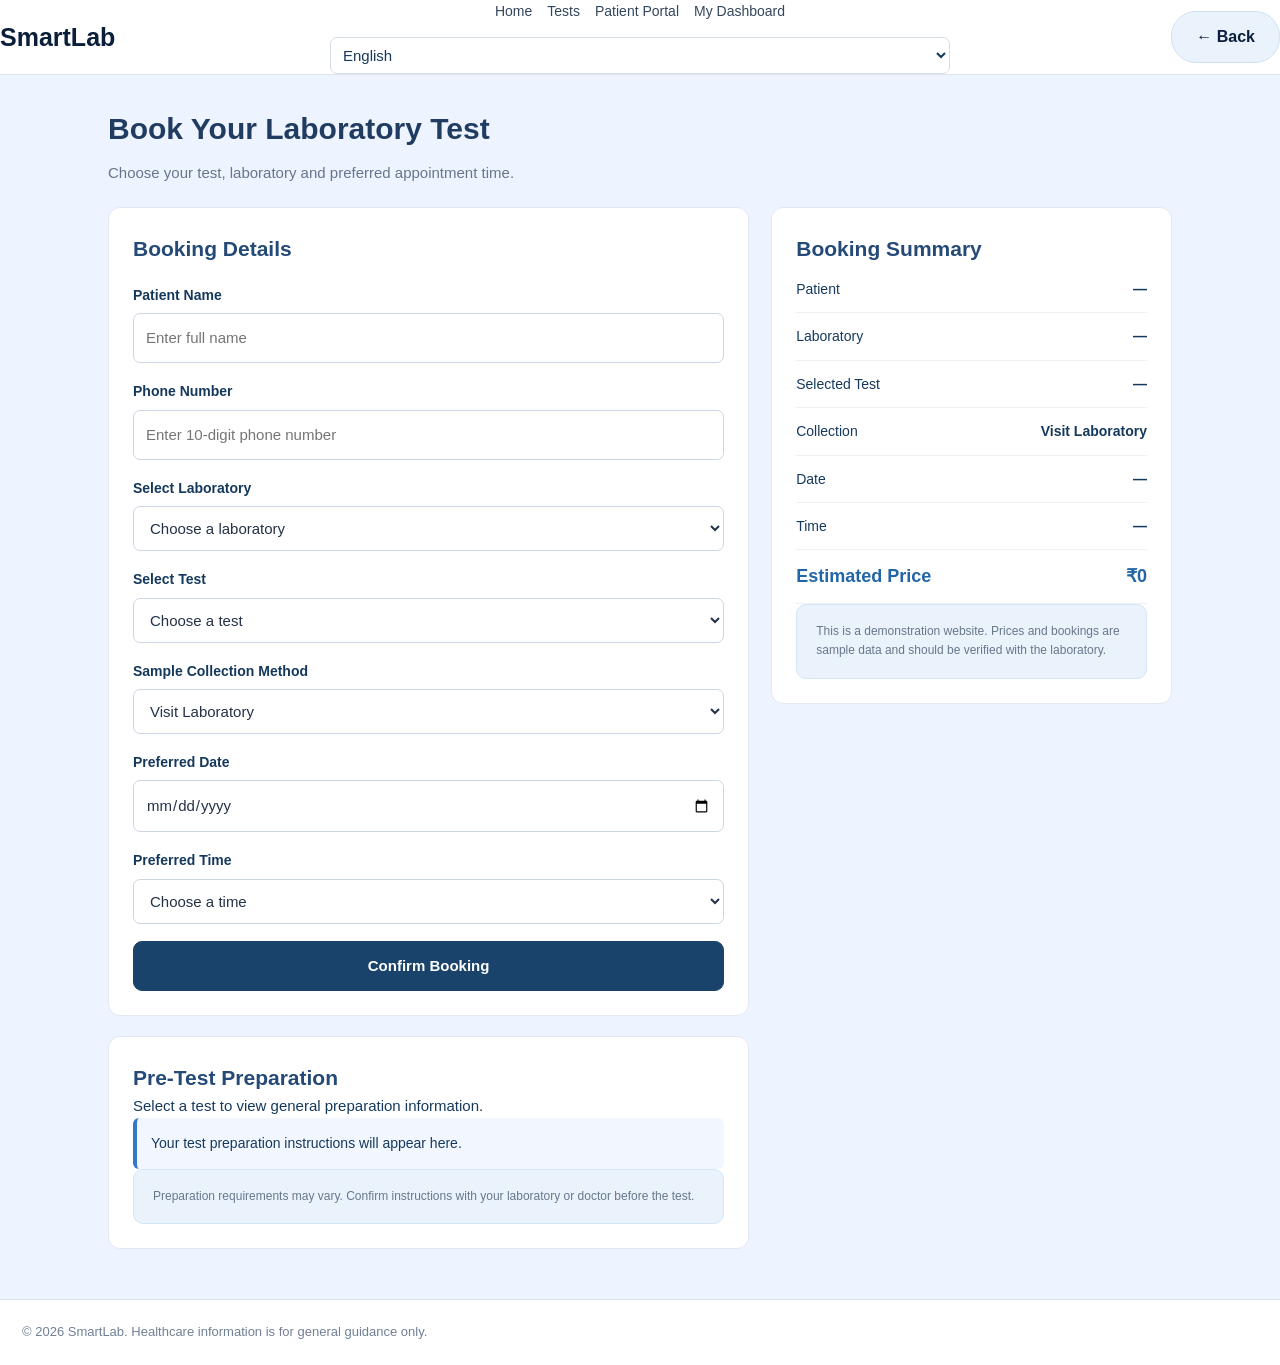
==== commit 633a4cb7: "Update print statement from 'Hello' to 'Goodbye'" ====
--- a/booking.html
+++ b/booking.html
@@ -20,7 +20,25 @@
     }
 
     /* Header: SmartLab left, navigation and Back button right */
-   header nav {
+ header {
+  display: grid !important;
+  grid-template-columns: 1fr 2fr 1fr;
+  grid-template-rows: auto auto;
+  align-items: center;
+  gap: 12px 20px;
+  background: #FFFFFF !important;
+  border-bottom: 1px solid #DCE5F0 !important;
+}
+
+header .brand {
+  grid-column: 1;
+  grid-row: 1 / 3;
+  justify-self: start;
+  color: #0B1F3A !important;
+  margin-right: auto;
+}
+
+header nav {
   grid-column: 2;
   grid-row: 1 / 3;
   display: flex !important;
@@ -32,46 +50,23 @@
   margin: 0 !important;
 }
 
-    header .brand {
-      grid-column: 1;
-      grid-row: 1 / 3;
-      color: #0B1F3A !important;
-      margin-right: auto;
-    }
-
-    header nav {
-      grid-column: 2;
-      grid-row: 1;
-      display: flex !important;
-      align-items: center;
-      justify-content: flex-end !important;
-      gap: 15px !important;
-      flex-wrap: wrap;
-      width: auto !important;
-      margin: 0 !important;
-    }
-
-    header nav .language-select {
-      display: none !important;
-    }
-
-    header > .back-btn {
-      grid-column: 2;
-      grid-row: 2;
-      justify-self: end;
-      display: inline-flex !important;
-      align-items: center;
-      justify-content: center;
-      margin: 0 !important;
-      background: #EAF2FC !important;
-      color: #0B1F3A !important;
-      border: 1px solid #D1E1F5 !important;
-      border-radius: 25px;
-      padding: 12px 24px;
-      cursor: pointer;
-      flex-shrink: 0;
-    }
-
+header > .back-btn {
+  grid-column: 3;
+  grid-row: 1 / 3;
+  justify-self: end;
+  display: inline-flex !important;
+  align-items: center;
+  justify-content: center;
+  margin: 0 !important;
+  background: #EAF2FC !important;
+  color: #0B1F3A !important;
+  border: 1px solid #D1E1F5 !important;
+  border-radius: 25px;
+  padding: 12px 24px;
+  cursor: pointer;
+  flex-shrink: 0;
+}
+     
     nav {
       display: flex;
       align-items: center;
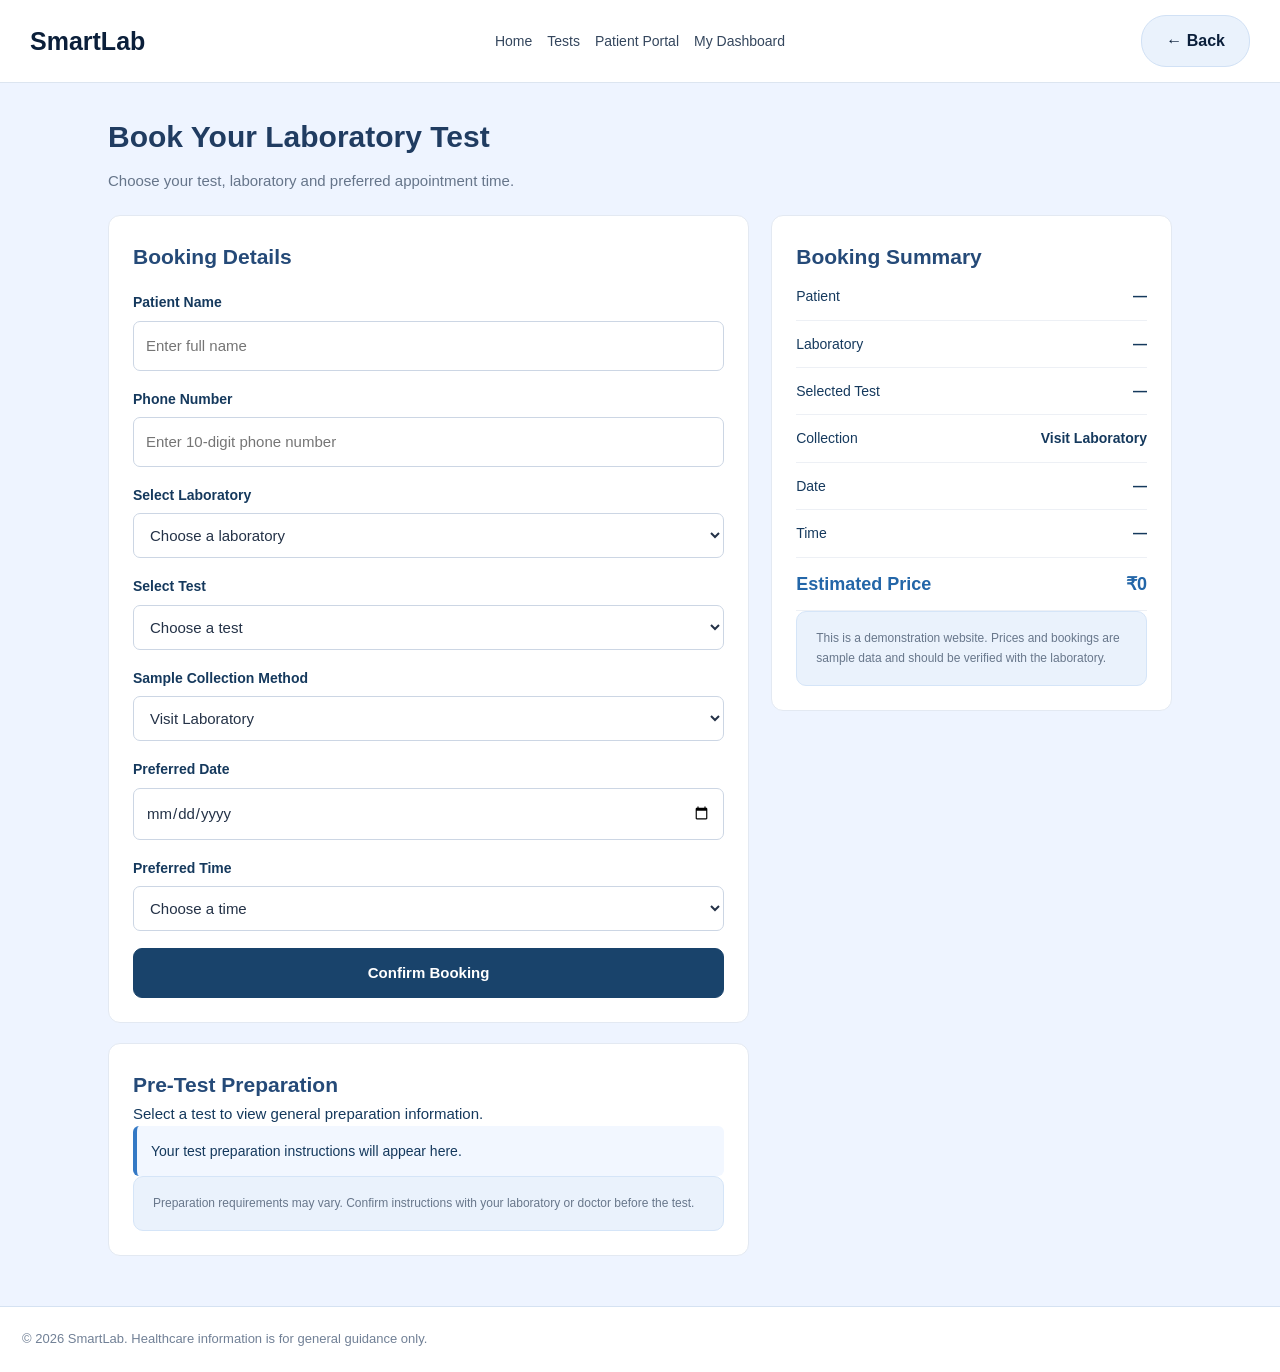
==== commit a800aeab: "Update booking.html" ====
--- a/booking.html
+++ b/booking.html
@@ -22,25 +22,26 @@
     /* Header: SmartLab left, navigation and Back button right */
  header {
   display: grid !important;
-  grid-template-columns: 1fr 2fr 1fr;
-  grid-template-rows: auto auto;
+  grid-template-columns: 1fr auto 1fr;
+  grid-template-rows: auto;
   align-items: center;
   gap: 12px 20px;
+  padding: 15px 30px;
   background: #FFFFFF !important;
   border-bottom: 1px solid #DCE5F0 !important;
 }
 
 header .brand {
   grid-column: 1;
-  grid-row: 1 / 3;
+  grid-row: 1;
   justify-self: start;
   color: #0B1F3A !important;
-  margin-right: auto;
+  margin: 0 !important;
 }
 
 header nav {
   grid-column: 2;
-  grid-row: 1 / 3;
+  grid-row: 1;
   display: flex !important;
   align-items: center;
   justify-content: center !important;
@@ -50,9 +51,13 @@
   margin: 0 !important;
 }
 
+header nav .language-select {
+  display: none !important;
+}
+
 header > .back-btn {
   grid-column: 3;
-  grid-row: 1 / 3;
+  grid-row: 1;
   justify-self: end;
   display: inline-flex !important;
   align-items: center;
@@ -65,6 +70,30 @@
   padding: 12px 24px;
   cursor: pointer;
   flex-shrink: 0;
+}
+
+@media (max-width: 760px) {
+  header {
+    grid-template-columns: 1fr auto;
+    grid-template-rows: auto auto;
+    padding: 15px;
+  }
+
+  header .brand {
+    grid-column: 1;
+    grid-row: 1;
+  }
+
+  header nav {
+    grid-column: 1 / 3;
+    grid-row: 2;
+    justify-content: center !important;
+  }
+
+  header > .back-btn {
+    grid-column: 2;
+    grid-row: 1;
+  }
 }
      
     nav {
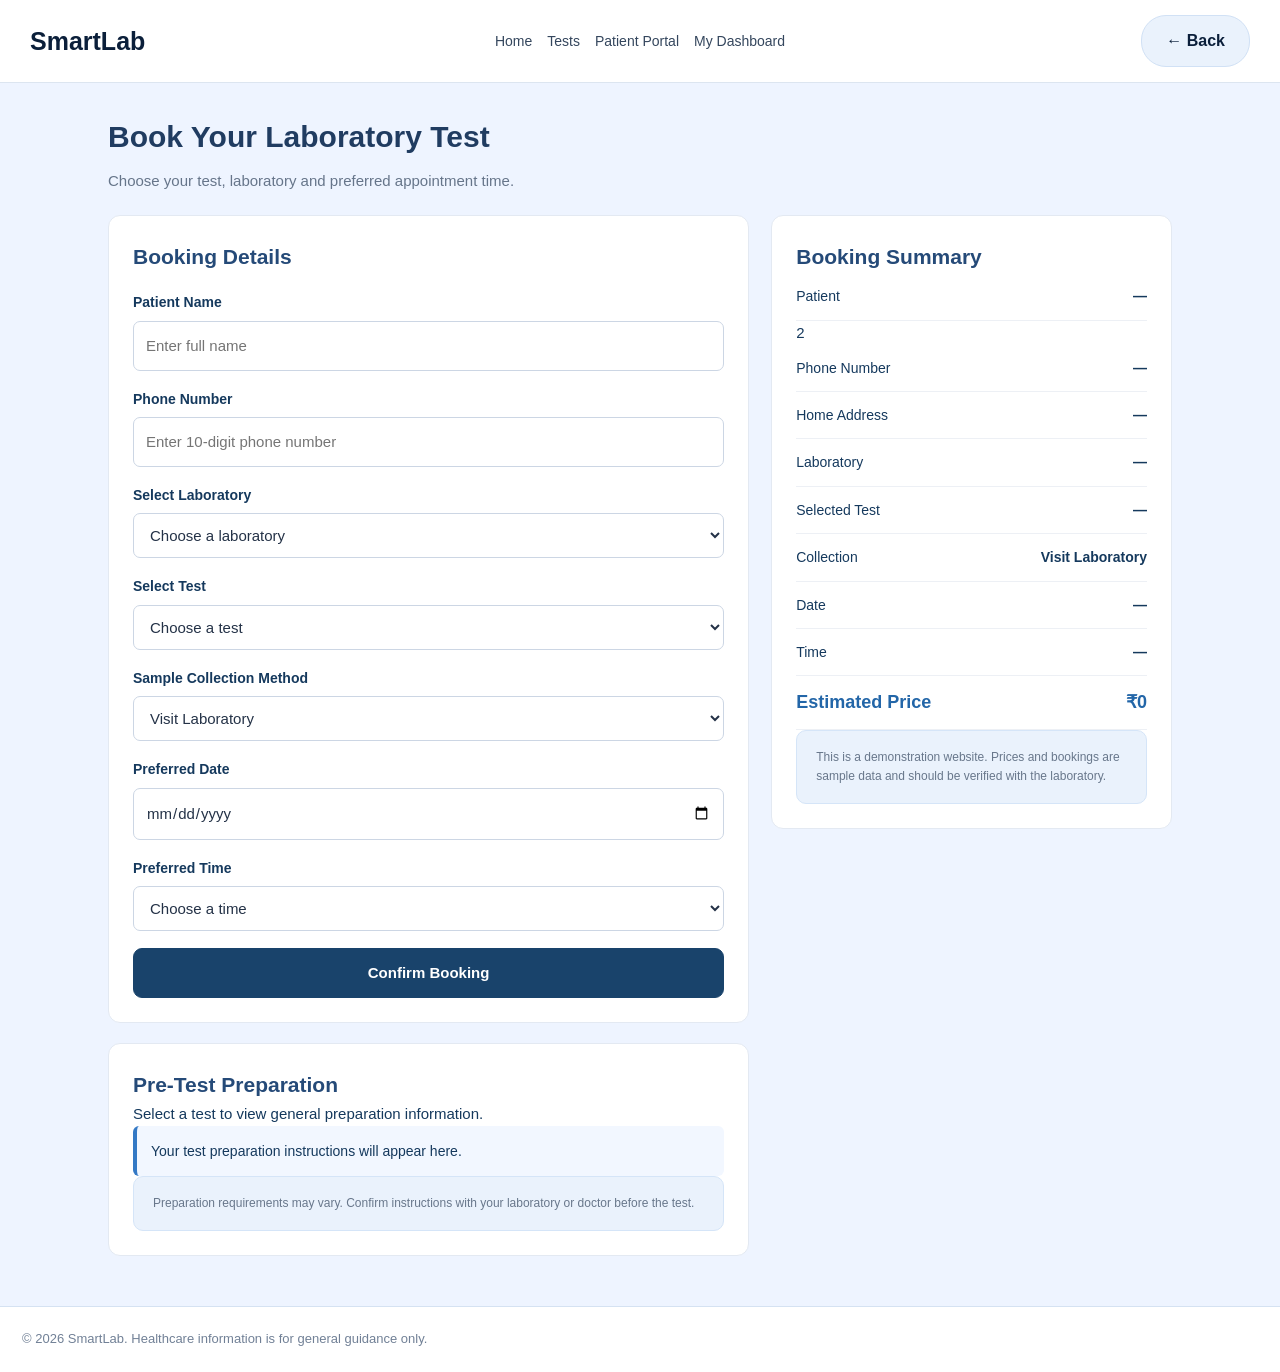
==== commit 2e121f51: "Update booking.html" ====
--- a/booking.html
+++ b/booking.html
@@ -95,6 +95,10 @@
     grid-row: 1;
   }
 }
+    header .brand {
+  color: #0B1F3A !important;
+  font-weight: bold;
+}
      
     nav {
       display: flex;
@@ -302,11 +306,7 @@
     <a href="patient-dashboard.html" data-i18n="patientPortal">Patient Portal</a>
     <a href="lab-dashboard.html" data-i18n="myDashboard">My Dashboard</a>
 
-    <select id="languageSelect" class="language-select" aria-label="Choose language">
-      <option value="en">English</option>
-      <option value="mr">मराठी</option>
-      <option value="hi">हिन्दी</option>
-    </select>
+    
   </nav>
 
   <button class="back-btn" onclick="history.back()">
@@ -472,7 +472,16 @@
         <div class="summary-row">
           <span data-i18n="summaryPatient">Patient</span>
           <span id="summaryPatient">—</span>
-        </div>
+        </div>2
+        <div class="summary-row">
+  <span>Phone Number</span>
+  <span id="summaryPhone">—</span>
+</div>
+
+<div class="summary-row" id="summaryAddressRow" hidden>
+  <span>Home Address</span>
+  <span id="summaryAddress">—</span>
+</div>
 
         <div class="summary-row">
           <span data-i18n="summaryLab">Laboratory</span>
@@ -655,20 +664,32 @@
   "Trop T":"Usually no fasting is required. If a heart emergency is suspected, seek urgent medical care rather than delaying for preparation."
 };
 
-const languageSelect = document.getElementById("languageSelect");
-
+let currentLanguage = localStorage.getItem("smartlab-language") || "en";
 function applyBookingLanguage(language) {
   const lang = translations[language] ? language : "en";
+
+  currentLanguage = lang;
   document.documentElement.lang = lang;
   localStorage.setItem("smartlab-language", lang);
-  languageSelect.value = lang;
 
   document.querySelectorAll("[data-i18n]").forEach(element => {
     const key = element.dataset.i18n;
+
     if (translations[lang][key]) {
       element.textContent = translations[lang][key];
     }
   });
+
+  document.querySelectorAll("[data-i18n-placeholder]").forEach(element => {
+    const key = element.dataset.i18nPlaceholder;
+
+    if (translations[lang][key]) {
+      element.placeholder = translations[lang][key];
+    }
+  });
+
+  updatePreparation();
+}
 
   document.querySelectorAll("[data-i18n-placeholder]").forEach(element => {
     const key = element.dataset.i18nPlaceholder;
@@ -681,7 +702,7 @@
 }
 
 function updatePreparation() {
-  const lang = languageSelect.value;
+  const lang = currentLanguage;
   const test = document.getElementById("testSelect").value;
   const output = document.getElementById("preparationText");
 
@@ -715,6 +736,14 @@
   const lang = languageSelect.value;
 
   document.getElementById("summaryPatient").textContent = patientName.value || "—";
+  document.getElementById("summaryPhone").textContent =
+  document.getElementById("phone").value || "—";
+
+document.getElementById("summaryAddress").textContent =
+  address.value.trim() || "—";
+
+document.getElementById("summaryAddressRow").hidden =
+  collectionMethod.value !== "Home Collection";
   document.getElementById("summaryLab").textContent = laboratory.value || "—";
   document.getElementById("summaryTest").textContent = testSelect.value || "—";
 
@@ -751,11 +780,6 @@
 
 testSelect.addEventListener("change", updatePreparation);
 collectionMethod.addEventListener("change", updateAddressVisibility);
-
-languageSelect.addEventListener("change", () => {
-  applyBookingLanguage(languageSelect.value);
-  updateSummary();
-});
 
 form.addEventListener("submit", event => {
   event.preventDefault();
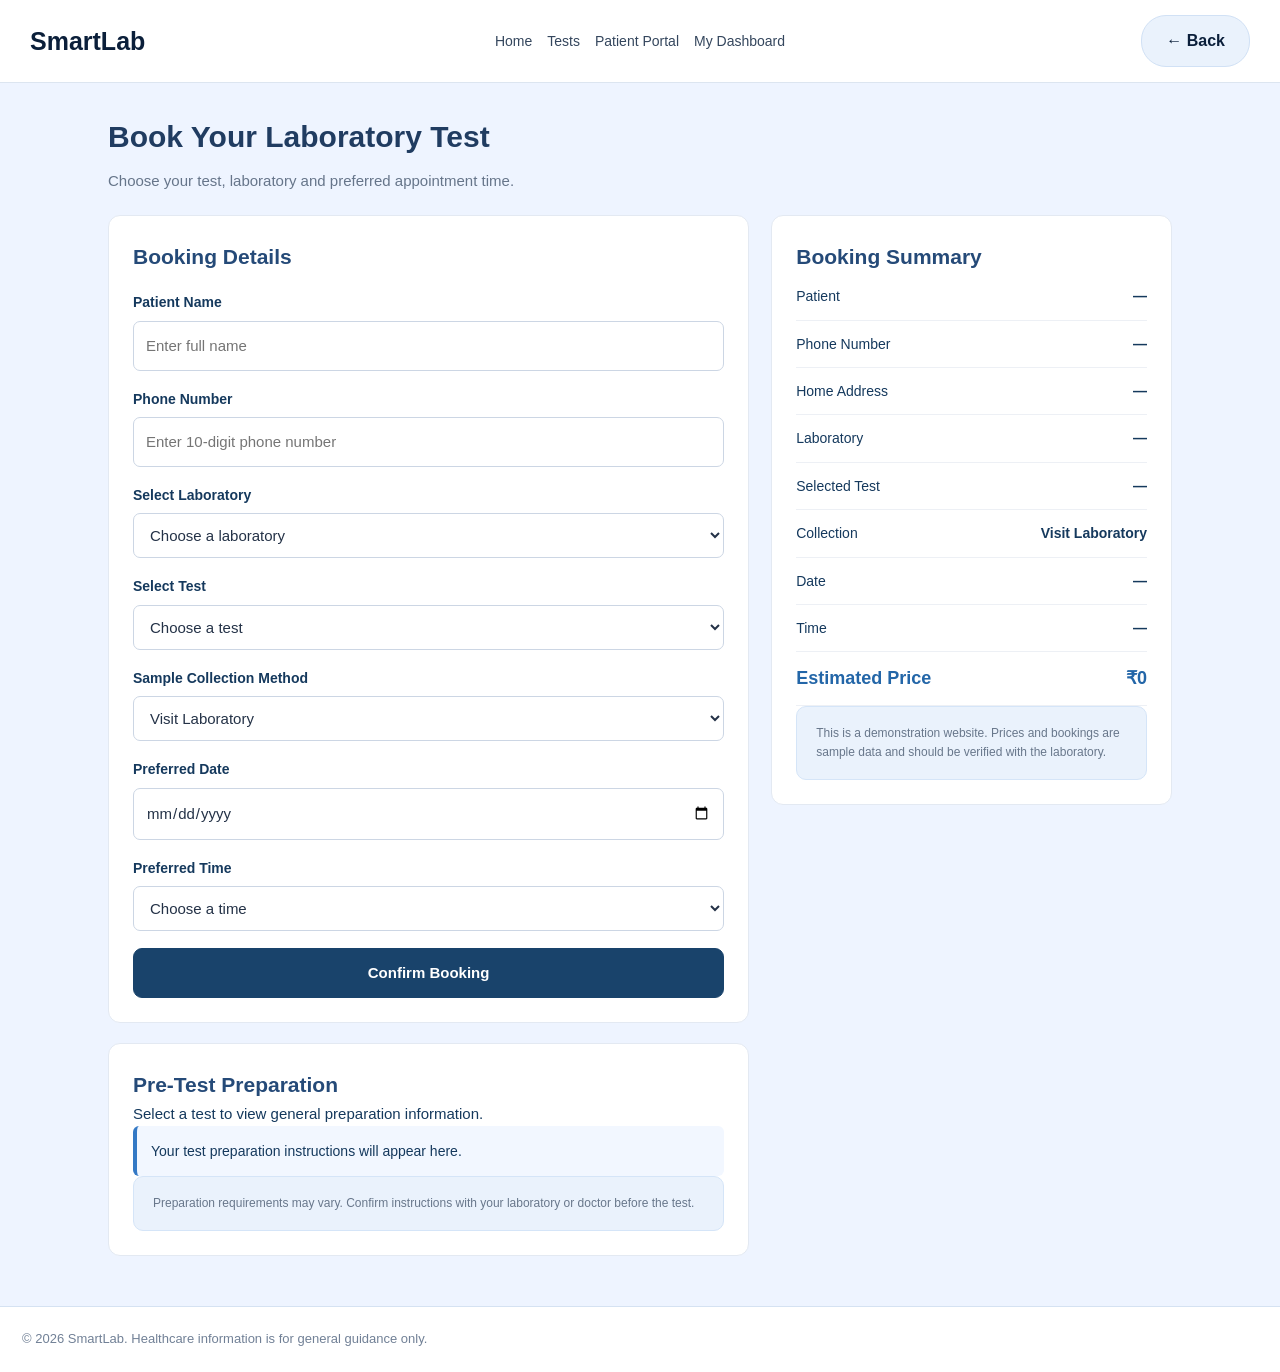
==== commit 76e4ef3d: "Update booking.html" ====
--- a/booking.html
+++ b/booking.html
@@ -431,15 +431,11 @@
             <label for="bookingTime" data-i18n="time">Preferred Time</label>
             <select id="bookingTime" name="bookingTime" required>
               <option value="" data-i18n="chooseTime">Choose a time</option>
-              <option>08:00 AM</option>
-              <option>09:00 AM</option>
-              <option>10:00 AM</option>
-              <option>11:00 AM</option>
-              <option>12:00 PM</option>
-              <option>02:00 PM</option>
-              <option>03:00 PM</option>
-              <option>04:00 PM</option>
-              <option>05:00 PM</option>
+              <option>08:00 AM-09:00 AM</option>
+              <option>10:00 AM-11:00 AM</option>
+              <option>12:00 PM-01:00 AM</option>
+              <option>02:00 PM-03:00 PM</option>
+              <option>04:00 PM-05:00 PM</option>
             </select>
           </div>
 
@@ -472,7 +468,7 @@
         <div class="summary-row">
           <span data-i18n="summaryPatient">Patient</span>
           <span id="summaryPatient">—</span>
-        </div>2
+        </div>
         <div class="summary-row">
   <span>Phone Number</span>
   <span id="summaryPhone">—</span>
@@ -680,16 +676,6 @@
     }
   });
 
-  document.querySelectorAll("[data-i18n-placeholder]").forEach(element => {
-    const key = element.dataset.i18nPlaceholder;
-
-    if (translations[lang][key]) {
-      element.placeholder = translations[lang][key];
-    }
-  });
-
-  updatePreparation();
-}
 
   document.querySelectorAll("[data-i18n-placeholder]").forEach(element => {
     const key = element.dataset.i18nPlaceholder;
@@ -730,30 +716,42 @@
 
 bookingDate.min = localToday;
 
+
 function updateSummary() {
   const selectedTest = testSelect.options[testSelect.selectedIndex];
   const price = selectedTest ? Number(selectedTest.dataset.price || 0) : 0;
-  const lang = languageSelect.value;
-
-  document.getElementById("summaryPatient").textContent = patientName.value || "—";
+  const lang = localStorage.getItem("smartlab-language") || "en";
+  const currentLanguage = translations[lang] ? lang : "en";
+
+  document.getElementById("summaryPatient").textContent =
+    patientName.value.trim() || "—";
+
   document.getElementById("summaryPhone").textContent =
-  document.getElementById("phone").value || "—";
-
-document.getElementById("summaryAddress").textContent =
-  address.value.trim() || "—";
-
-document.getElementById("summaryAddressRow").hidden =
-  collectionMethod.value !== "Home Collection";
-  document.getElementById("summaryLab").textContent = laboratory.value || "—";
-  document.getElementById("summaryTest").textContent = testSelect.value || "—";
+    document.getElementById("phone").value.trim() || "—";
+
+  document.getElementById("summaryAddress").textContent =
+    address.value.trim() || "—";
+
+  document.getElementById("summaryAddressRow").hidden =
+    collectionMethod.value !== "Home Collection";
+
+  document.getElementById("summaryLab").textContent =
+    laboratory.value || "—";
+
+  document.getElementById("summaryTest").textContent =
+    testSelect.value || "—";
 
   document.getElementById("summaryCollection").textContent =
     collectionMethod.value === "Home Collection"
-      ? translations[lang].homeCollection
-      : translations[lang].atLab;
-
-  document.getElementById("summaryDate").textContent = bookingDate.value || "—";
-  document.getElementById("summaryTime").textContent = bookingTime.value || "—";
+      ? translations[currentLanguage].homeCollection
+      : translations[currentLanguage].atLab;
+
+  document.getElementById("summaryDate").textContent =
+    bookingDate.value || "—";
+
+  document.getElementById("summaryTime").textContent =
+    bookingTime.value || "—";
+
   document.getElementById("summaryPrice").textContent = "₹" + price;
 }
 
@@ -777,6 +775,8 @@
   element.addEventListener("input", updateSummary);
   element.addEventListener("change", updateSummary);
 });
+document.getElementById("phone").addEventListener("input", updateSummary);
+address.addEventListener("input", updateSummary);
 
 testSelect.addEventListener("change", updatePreparation);
 collectionMethod.addEventListener("change", updateAddressVisibility);
@@ -784,7 +784,7 @@
 form.addEventListener("submit", event => {
   event.preventDefault();
 
-  const lang = languageSelect.value;
+  const lang = currentLanguage;
 
   if (!form.checkValidity()) {
     form.reportValidity();
